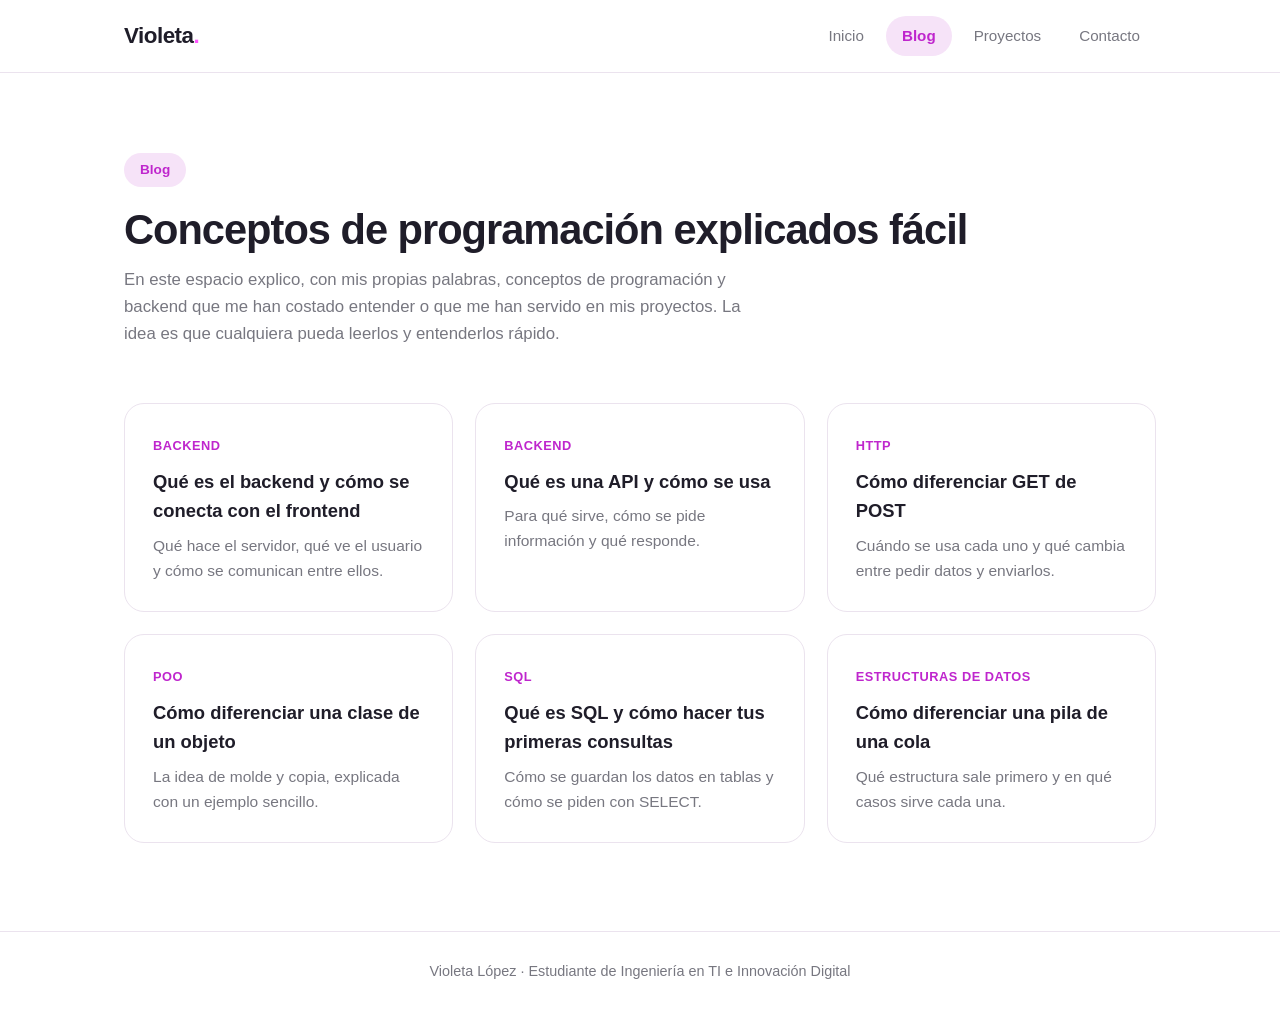
==== landing/blog.html @ 8c5e74d5 "Primer commit" ====
<!DOCTYPE html>
<html lang="es">
<head>
<meta charset="UTF-8">
<meta name="viewport" content="width=device-width, initial-scale=1.0">
<title>Blog | Violeta</title>
<link rel="stylesheet" href="/landing/styles/styles.css">
</head>
<body>
<header class="site-header">
  <div class="container nav">
    <a class="logo" href="index.html">Violeta<span>.</span></a>
    <nav class="menu">
      <a href="/index.html">Inicio</a>
      <a class="activo" href="/landing/blog.html">Blog</a>
      <a href="/landing/proyects.html">Proyectos</a>
      <a href="/landing/contact.html">Contacto</a>
    </nav>
  </div>
</header>

<main>
  <section class="container encabezado-pagina">
    <span class="etiqueta">Blog</span>
    <h1>Conceptos de programación explicados fácil</h1>
    <p>En este espacio explico, con mis propias palabras, conceptos de programación y backend que me han costado entender o que me han servido en mis proyectos. La idea es que cualquiera pueda leerlos y entenderlos rápido.</p>
  </section>

  <section class="container seccion-chica">
    <div class="grid grid-3">
      <article class="card">
        <span class="tipo">Backend</span>
        <h3>Qué es el backend y cómo se conecta con el frontend</h3>
        <p>Qué hace el servidor, qué ve el usuario y cómo se comunican entre ellos.</p>
      </article>
      <article class="card">
        <span class="tipo">Backend</span>
        <h3>Qué es una API y cómo se usa</h3>
        <p>Para qué sirve, cómo se pide información y qué responde.</p>
      </article>
      <article class="card">
        <span class="tipo">HTTP</span>
        <h3>Cómo diferenciar GET de POST</h3>
        <p>Cuándo se usa cada uno y qué cambia entre pedir datos y enviarlos.</p>
      </article>
      <article class="card">
        <span class="tipo">POO</span>
        <h3>Cómo diferenciar una clase de un objeto</h3>
        <p>La idea de molde y copia, explicada con un ejemplo sencillo.</p>
      </article>
      <article class="card">
        <span class="tipo">SQL</span>
        <h3>Qué es SQL y cómo hacer tus primeras consultas</h3>
        <p>Cómo se guardan los datos en tablas y cómo se piden con SELECT.</p>
      </article>
      <article class="card">
        <span class="tipo">Estructuras de datos</span>
        <h3>Cómo diferenciar una pila de una cola</h3>
        <p>Qué estructura sale primero y en qué casos sirve cada una.</p>
      </article>
    </div>
  </section>
</main>

<footer class="site-footer">
  <div class="container">
    <p>Violeta López · Estudiante de Ingeniería en TI e Innovación Digital</p>
  </div>
</footer>

<script src="script.js"></script>
</body>
</html>
---- landing/styles/styles.css ----
:root {
  --rosa: #FF55FF;
  --morado: #BF26CD;
  --gris-claro: #F2F2F5;
  --blanco: #FFFFFF;
  --texto: #1F1D29;
  --suave: #777780;
  --tinte: #FCF2FC;
  --tinte-fuerte: #F6E3F8;
  --borde: #EBE3EE;
}

* {
  box-sizing: border-box;
  margin: 0;
  padding: 0;
}

html {
  scroll-behavior: smooth;
  scroll-padding-top: 76px;
}

body {
  font-family: "Segoe UI", Roboto, "Helvetica Neue", Arial, sans-serif;
  background: #FFFFFF;
  color: var(--texto);
  line-height: 1.6;
}

a {
  color: inherit;
  text-decoration: none;
}

.container {
  max-width: 1080px;
  margin: 0 auto;
  padding: 0 24px;
}

.site-header {
  position: sticky;
  top: 0;
  z-index: 10;
  background: rgba(255, 255, 255, 0.95);
  border-bottom: 1px solid var(--borde);
  transition: box-shadow 0.2s;
}

.site-header.con-sombra {
  box-shadow: 0 4px 16px rgba(31, 29, 41, 0.06);
}

.nav {
  display: flex;
  align-items: center;
  justify-content: space-between;
  padding-top: 16px;
  padding-bottom: 16px;
  gap: 16px;
}

.logo {
  font-size: 1.4rem;
  font-weight: 800;
  letter-spacing: -0.5px;
}

.logo span {
  color: var(--rosa);
}

.menu {
  display: flex;
  gap: 6px;
  flex-wrap: wrap;
}

.menu a {
  padding: 8px 16px;
  border-radius: 999px;
  font-size: 0.95rem;
  color: var(--suave);
  transition: background 0.2s, color 0.2s;
}

.menu a:hover {
  background: var(--tinte);
  color: var(--morado);
}

.menu a.activo {
  background: var(--tinte-fuerte);
  color: var(--morado);
  font-weight: 600;
}

.hero {
  display: grid;
  grid-template-columns: 1.2fr 1fr;
  gap: 56px;
  align-items: center;
  padding-top: 88px;
  padding-bottom: 72px;
}

.etiqueta {
  display: inline-block;
  padding: 6px 16px;
  border-radius: 999px;
  background: var(--tinte-fuerte);
  color: var(--morado);
  font-size: 0.85rem;
  font-weight: 600;
  margin-bottom: 20px;
}

h1 {
  font-size: 3.2rem;
  line-height: 1.1;
  letter-spacing: -1px;
  margin-bottom: 14px;
}

.destacado {
  font-size: 1.45rem;
  font-weight: 600;
  color: var(--morado);
  line-height: 1.35;
  margin-bottom: 18px;
}

.descripcion {
  color: var(--suave);
  font-size: 1.05rem;
  max-width: 520px;
  margin-bottom: 32px;
}

.botones {
  display: flex;
  gap: 14px;
  flex-wrap: wrap;
}

.btn {
  display: inline-block;
  padding: 13px 28px;
  border-radius: 999px;
  font-weight: 600;
  font-size: 0.95rem;
  transition: transform 0.2s, background 0.2s;
}

.btn:hover {
  transform: translateY(-2px);
}

.btn-principal {
  background: var(--morado);
  color: var(--blanco);
}

.btn-principal:hover {
  background: var(--rosa);
}

.btn-secundario {
  border: 1.5px solid var(--morado);
  color: var(--morado);
}

.btn-secundario:hover {
  background: var(--tinte);
}

.hero-visual {
  position: relative;
  display: flex;
  justify-content: center;
}

.hero-visual::before {
  content: "";
  position: absolute;
  width: 160px;
  height: 160px;
  border-radius: 50%;
  background: var(--tinte-fuerte);
  top: -24px;
  right: 8px;
}

.snippet {
  position: relative;
  width: 100%;
  max-width: 340px;
  background: var(--blanco);
  border: 1px solid var(--borde);
  border-radius: 20px;
  box-shadow: 0 8px 24px rgba(31, 29, 41, 0.06);
  overflow: hidden;
}

.snippet-archivo {
  padding: 10px 20px;
  background: var(--gris-claro);
  color: var(--suave);
  font-family: "Consolas", "Courier New", monospace;
  font-size: 0.78rem;
}

.snippet pre {
  padding: 20px;
  font-family: "Consolas", "Courier New", monospace;
  font-size: 0.82rem;
  line-height: 1.7;
  color: var(--texto);
  white-space: pre-wrap;
}

.seccion {
  padding-top: 48px;
  padding-bottom: 48px;
}

.seccion-chica {
  padding-top: 8px;
  padding-bottom: 88px;
}

.titulo {
  font-size: 1.7rem;
  letter-spacing: -0.5px;
  margin-bottom: 28px;
  display: inline-block;
}

.titulo::after {
  content: "";
  display: block;
  width: 48%;
  height: 4px;
  border-radius: 4px;
  background: var(--rosa);
  margin-top: 8px;
}

.titulo-corto {
  margin-bottom: 12px;
}

.intro {
  color: var(--suave);
  max-width: 640px;
  margin-bottom: 28px;
}

.grid {
  display: grid;
  gap: 22px;
}

.grid-3 {
  grid-template-columns: repeat(3, 1fr);
}

.grid-2 {
  grid-template-columns: repeat(2, 1fr);
}

.card {
  display: block;
  background: var(--blanco);
  border: 1px solid var(--borde);
  border-radius: 20px;
  padding: 28px;
  transition: transform 0.25s, box-shadow 0.25s, border-color 0.25s;
}

.card:hover {
  transform: translateY(-4px);
  border-color: var(--rosa);
  box-shadow: 0 12px 28px rgba(191, 38, 205, 0.1);
}

.card h3 {
  font-size: 1.15rem;
  margin-bottom: 8px;
}

.card p {
  color: var(--suave);
  font-size: 0.97rem;
}

.numero {
  display: inline-flex;
  align-items: center;
  justify-content: center;
  width: 38px;
  height: 38px;
  border-radius: 50%;
  background: var(--tinte-fuerte);
  color: var(--morado);
  font-weight: 700;
  margin-bottom: 16px;
}

.banda {
  background: var(--tinte);
  border-radius: 28px;
  padding: 48px;
}

.banda p {
  max-width: 640px;
  color: var(--suave);
  font-size: 1.05rem;
  margin-bottom: 26px;
}

.pasos {
  display: flex;
  flex-wrap: wrap;
  gap: 10px;
}

.pasos span {
  background: var(--blanco);
  border: 1px solid var(--tinte-fuerte);
  color: var(--morado);
  padding: 8px 18px;
  border-radius: 999px;
  font-weight: 600;
  font-size: 0.9rem;
}

.chips {
  display: flex;
  flex-wrap: wrap;
  gap: 12px;
}

.chips span {
  background: var(--gris-claro);
  padding: 10px 20px;
  border-radius: 999px;
  font-size: 0.95rem;
  transition: background 0.2s, color 0.2s;
}

.chips span:hover {
  background: var(--tinte-fuerte);
  color: var(--morado);
}

.chips-chicos {
  margin-top: 20px;
  gap: 8px;
}

.chips-chicos span {
  padding: 5px 14px;
  font-size: 0.82rem;
  background: var(--tinte);
  color: var(--morado);
}

.encabezado-pagina {
  padding-top: 80px;
  padding-bottom: 48px;
}

.encabezado-pagina h1 {
  font-size: 2.6rem;
}

.encabezado-pagina p {
  max-width: 640px;
  color: var(--suave);
  font-size: 1.05rem;
}

.tipo {
  display: inline-block;
  font-size: 0.8rem;
  font-weight: 700;
  letter-spacing: 0.5px;
  text-transform: uppercase;
  color: var(--morado);
  margin-bottom: 10px;
}

.proyecto h3 {
  font-size: 1.35rem;
}

.enlace-card h3 {
  font-size: 1rem;
  word-break: break-word;
}

.cierre {
  margin-top: 40px;
  padding: 24px 28px;
  border-left: 4px solid var(--rosa);
  background: var(--tinte);
  border-radius: 0 16px 16px 0;
  color: var(--texto);
  max-width: 640px;
}

.site-footer {
  border-top: 1px solid var(--borde);
  padding: 28px 0;
  text-align: center;
  color: var(--suave);
  font-size: 0.9rem;
}

@media (max-width: 860px) {
  .hero {
    grid-template-columns: 1fr;
    padding-top: 56px;
    gap: 48px;
  }

  .grid-3,
  .grid-2 {
    grid-template-columns: 1fr;
  }

  h1 {
    font-size: 2.5rem;
  }

  .banda {
    padding: 32px 24px;
  }
}

@media (max-width: 560px) {
  .nav {
    flex-direction: column;
    gap: 10px;
  }

  .menu {
    justify-content: center;
  }

  .encabezado-pagina h1 {
    font-size: 2.1rem;
  }

  html {
    scroll-padding-top: 130px;
  }
}
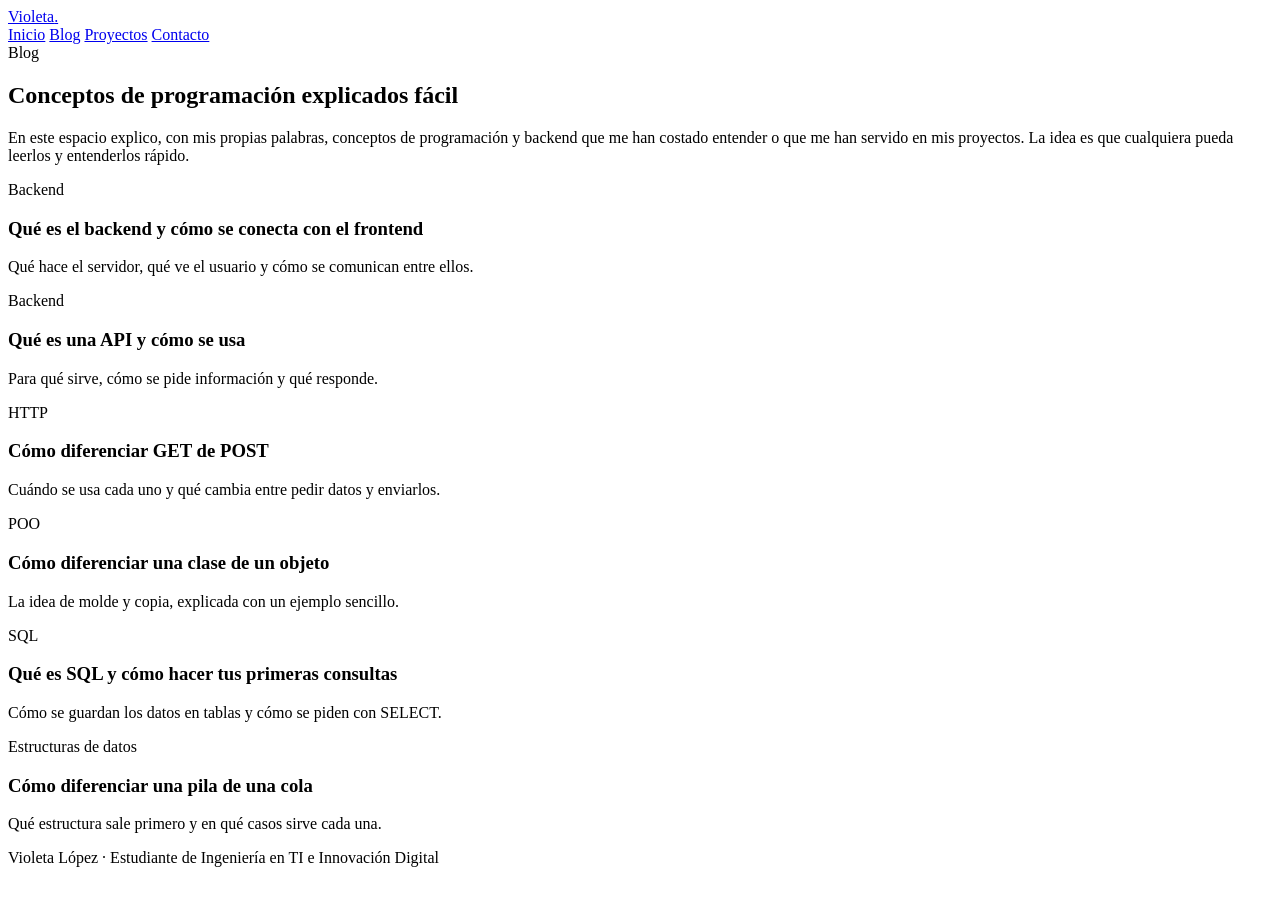
==== commit 37a2141d: "Fix stylesheet and link paths in blog.html" ====
--- a/landing/blog.html
+++ b/landing/blog.html
@@ -4,17 +4,17 @@
 <meta charset="UTF-8">
 <meta name="viewport" content="width=device-width, initial-scale=1.0">
 <title>Blog | Violeta</title>
-<link rel="stylesheet" href="/landing/styles/styles.css">
+<link rel="stylesheet" href="landing/styles/styles.css">
 </head>
 <body>
 <header class="site-header">
   <div class="container nav">
     <a class="logo" href="index.html">Violeta<span>.</span></a>
     <nav class="menu">
-      <a href="/index.html">Inicio</a>
+      <a href="index.html">Inicio</a>
       <a class="activo" href="/landing/blog.html">Blog</a>
-      <a href="/landing/proyects.html">Proyectos</a>
-      <a href="/landing/contact.html">Contacto</a>
+      <a href="landing/proyects.html">Proyectos</a>
+      <a href="landing/contact.html">Contacto</a>
     </nav>
   </div>
 </header>
@@ -70,4 +70,4 @@
 
 <script src="script.js"></script>
 </body>
-</html>+</html>
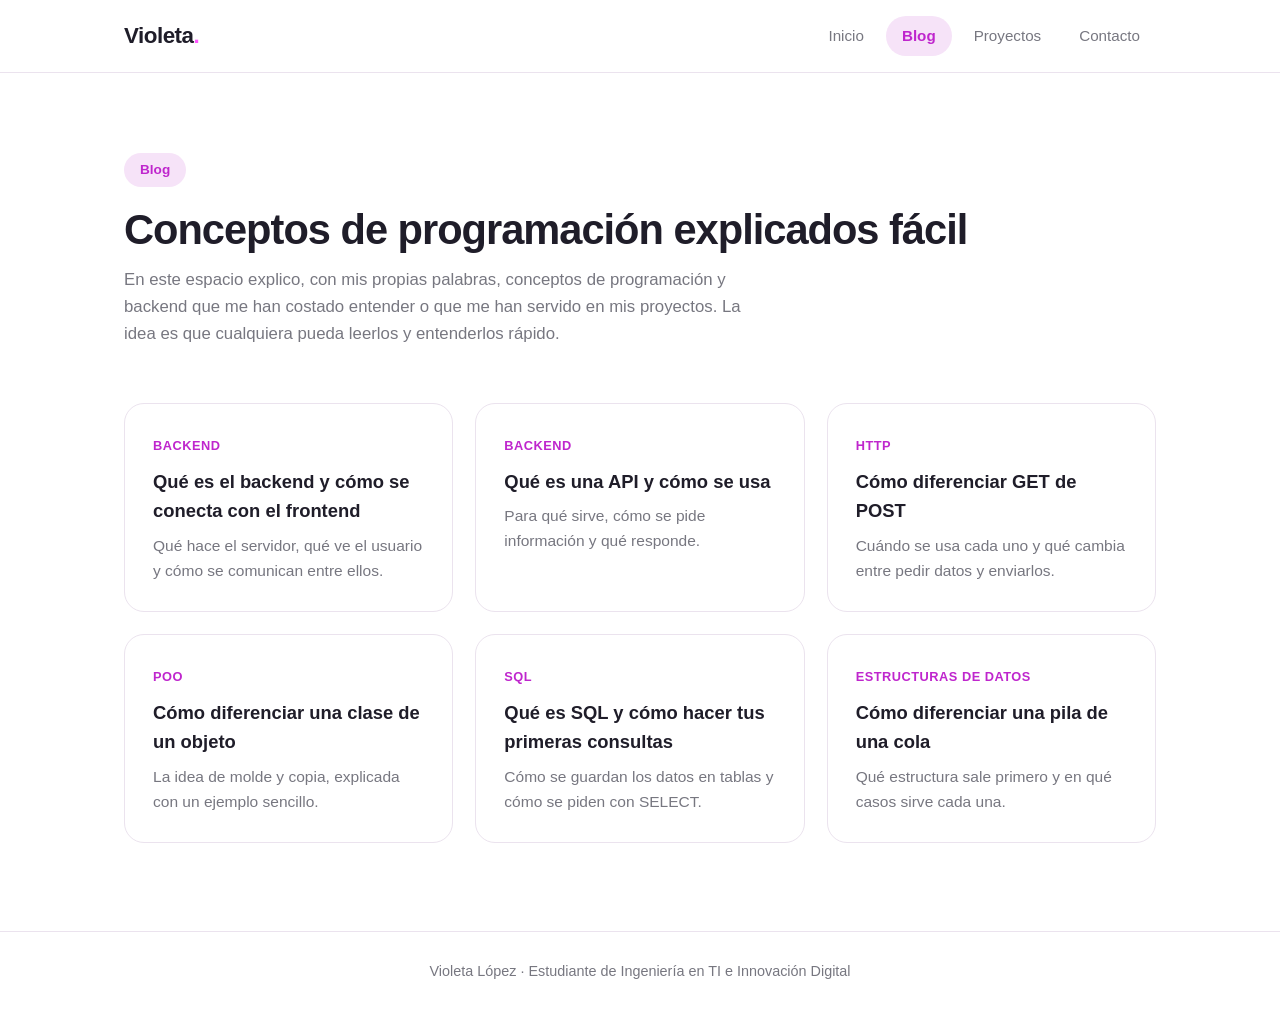
==== commit 6fe2cf7c: "Fix stylesheet link path in blog.html" ====
--- a/landing/blog.html
+++ b/landing/blog.html
@@ -4,7 +4,7 @@
 <meta charset="UTF-8">
 <meta name="viewport" content="width=device-width, initial-scale=1.0">
 <title>Blog | Violeta</title>
-<link rel="stylesheet" href="landing/styles/styles.css">
+<link rel="stylesheet" href="styles/styles.css">
 </head>
 <body>
 <header class="site-header">
--- a/landing/styles/styles.css
+++ b/landing/styles/styles.css
@@ -0,0 +1,461 @@
+:root {
+  --rosa: #FF55FF;
+  --morado: #BF26CD;
+  --gris-claro: #F2F2F5;
+  --blanco: #FFFFFF;
+  --texto: #1F1D29;
+  --suave: #777780;
+  --tinte: #FCF2FC;
+  --tinte-fuerte: #F6E3F8;
+  --borde: #EBE3EE;
+}
+
+* {
+  box-sizing: border-box;
+  margin: 0;
+  padding: 0;
+}
+
+html {
+  scroll-behavior: smooth;
+  scroll-padding-top: 76px;
+}
+
+body {
+  font-family: "Segoe UI", Roboto, "Helvetica Neue", Arial, sans-serif;
+  background: #FFFFFF;
+  color: var(--texto);
+  line-height: 1.6;
+}
+
+a {
+  color: inherit;
+  text-decoration: none;
+}
+
+.container {
+  max-width: 1080px;
+  margin: 0 auto;
+  padding: 0 24px;
+}
+
+.site-header {
+  position: sticky;
+  top: 0;
+  z-index: 10;
+  background: rgba(255, 255, 255, 0.95);
+  border-bottom: 1px solid var(--borde);
+  transition: box-shadow 0.2s;
+}
+
+.site-header.con-sombra {
+  box-shadow: 0 4px 16px rgba(31, 29, 41, 0.06);
+}
+
+.nav {
+  display: flex;
+  align-items: center;
+  justify-content: space-between;
+  padding-top: 16px;
+  padding-bottom: 16px;
+  gap: 16px;
+}
+
+.logo {
+  font-size: 1.4rem;
+  font-weight: 800;
+  letter-spacing: -0.5px;
+}
+
+.logo span {
+  color: var(--rosa);
+}
+
+.menu {
+  display: flex;
+  gap: 6px;
+  flex-wrap: wrap;
+}
+
+.menu a {
+  padding: 8px 16px;
+  border-radius: 999px;
+  font-size: 0.95rem;
+  color: var(--suave);
+  transition: background 0.2s, color 0.2s;
+}
+
+.menu a:hover {
+  background: var(--tinte);
+  color: var(--morado);
+}
+
+.menu a.activo {
+  background: var(--tinte-fuerte);
+  color: var(--morado);
+  font-weight: 600;
+}
+
+.hero {
+  display: grid;
+  grid-template-columns: 1.2fr 1fr;
+  gap: 56px;
+  align-items: center;
+  padding-top: 88px;
+  padding-bottom: 72px;
+}
+
+.etiqueta {
+  display: inline-block;
+  padding: 6px 16px;
+  border-radius: 999px;
+  background: var(--tinte-fuerte);
+  color: var(--morado);
+  font-size: 0.85rem;
+  font-weight: 600;
+  margin-bottom: 20px;
+}
+
+h1 {
+  font-size: 3.2rem;
+  line-height: 1.1;
+  letter-spacing: -1px;
+  margin-bottom: 14px;
+}
+
+.destacado {
+  font-size: 1.45rem;
+  font-weight: 600;
+  color: var(--morado);
+  line-height: 1.35;
+  margin-bottom: 18px;
+}
+
+.descripcion {
+  color: var(--suave);
+  font-size: 1.05rem;
+  max-width: 520px;
+  margin-bottom: 32px;
+}
+
+.botones {
+  display: flex;
+  gap: 14px;
+  flex-wrap: wrap;
+}
+
+.btn {
+  display: inline-block;
+  padding: 13px 28px;
+  border-radius: 999px;
+  font-weight: 600;
+  font-size: 0.95rem;
+  transition: transform 0.2s, background 0.2s;
+}
+
+.btn:hover {
+  transform: translateY(-2px);
+}
+
+.btn-principal {
+  background: var(--morado);
+  color: var(--blanco);
+}
+
+.btn-principal:hover {
+  background: var(--rosa);
+}
+
+.btn-secundario {
+  border: 1.5px solid var(--morado);
+  color: var(--morado);
+}
+
+.btn-secundario:hover {
+  background: var(--tinte);
+}
+
+.hero-visual {
+  position: relative;
+  display: flex;
+  justify-content: center;
+}
+
+.hero-visual::before {
+  content: "";
+  position: absolute;
+  width: 160px;
+  height: 160px;
+  border-radius: 50%;
+  background: var(--tinte-fuerte);
+  top: -24px;
+  right: 8px;
+}
+
+.snippet {
+  position: relative;
+  width: 100%;
+  max-width: 340px;
+  background: var(--blanco);
+  border: 1px solid var(--borde);
+  border-radius: 20px;
+  box-shadow: 0 8px 24px rgba(31, 29, 41, 0.06);
+  overflow: hidden;
+}
+
+.snippet-archivo {
+  padding: 10px 20px;
+  background: var(--gris-claro);
+  color: var(--suave);
+  font-family: "Consolas", "Courier New", monospace;
+  font-size: 0.78rem;
+}
+
+.snippet pre {
+  padding: 20px;
+  font-family: "Consolas", "Courier New", monospace;
+  font-size: 0.82rem;
+  line-height: 1.7;
+  color: var(--texto);
+  white-space: pre-wrap;
+}
+
+.seccion {
+  padding-top: 48px;
+  padding-bottom: 48px;
+}
+
+.seccion-chica {
+  padding-top: 8px;
+  padding-bottom: 88px;
+}
+
+.titulo {
+  font-size: 1.7rem;
+  letter-spacing: -0.5px;
+  margin-bottom: 28px;
+  display: inline-block;
+}
+
+.titulo::after {
+  content: "";
+  display: block;
+  width: 48%;
+  height: 4px;
+  border-radius: 4px;
+  background: var(--rosa);
+  margin-top: 8px;
+}
+
+.titulo-corto {
+  margin-bottom: 12px;
+}
+
+.intro {
+  color: var(--suave);
+  max-width: 640px;
+  margin-bottom: 28px;
+}
+
+.grid {
+  display: grid;
+  gap: 22px;
+}
+
+.grid-3 {
+  grid-template-columns: repeat(3, 1fr);
+}
+
+.grid-2 {
+  grid-template-columns: repeat(2, 1fr);
+}
+
+.card {
+  display: block;
+  background: var(--blanco);
+  border: 1px solid var(--borde);
+  border-radius: 20px;
+  padding: 28px;
+  transition: transform 0.25s, box-shadow 0.25s, border-color 0.25s;
+}
+
+.card:hover {
+  transform: translateY(-4px);
+  border-color: var(--rosa);
+  box-shadow: 0 12px 28px rgba(191, 38, 205, 0.1);
+}
+
+.card h3 {
+  font-size: 1.15rem;
+  margin-bottom: 8px;
+}
+
+.card p {
+  color: var(--suave);
+  font-size: 0.97rem;
+}
+
+.numero {
+  display: inline-flex;
+  align-items: center;
+  justify-content: center;
+  width: 38px;
+  height: 38px;
+  border-radius: 50%;
+  background: var(--tinte-fuerte);
+  color: var(--morado);
+  font-weight: 700;
+  margin-bottom: 16px;
+}
+
+.banda {
+  background: var(--tinte);
+  border-radius: 28px;
+  padding: 48px;
+}
+
+.banda p {
+  max-width: 640px;
+  color: var(--suave);
+  font-size: 1.05rem;
+  margin-bottom: 26px;
+}
+
+.pasos {
+  display: flex;
+  flex-wrap: wrap;
+  gap: 10px;
+}
+
+.pasos span {
+  background: var(--blanco);
+  border: 1px solid var(--tinte-fuerte);
+  color: var(--morado);
+  padding: 8px 18px;
+  border-radius: 999px;
+  font-weight: 600;
+  font-size: 0.9rem;
+}
+
+.chips {
+  display: flex;
+  flex-wrap: wrap;
+  gap: 12px;
+}
+
+.chips span {
+  background: var(--gris-claro);
+  padding: 10px 20px;
+  border-radius: 999px;
+  font-size: 0.95rem;
+  transition: background 0.2s, color 0.2s;
+}
+
+.chips span:hover {
+  background: var(--tinte-fuerte);
+  color: var(--morado);
+}
+
+.chips-chicos {
+  margin-top: 20px;
+  gap: 8px;
+}
+
+.chips-chicos span {
+  padding: 5px 14px;
+  font-size: 0.82rem;
+  background: var(--tinte);
+  color: var(--morado);
+}
+
+.encabezado-pagina {
+  padding-top: 80px;
+  padding-bottom: 48px;
+}
+
+.encabezado-pagina h1 {
+  font-size: 2.6rem;
+}
+
+.encabezado-pagina p {
+  max-width: 640px;
+  color: var(--suave);
+  font-size: 1.05rem;
+}
+
+.tipo {
+  display: inline-block;
+  font-size: 0.8rem;
+  font-weight: 700;
+  letter-spacing: 0.5px;
+  text-transform: uppercase;
+  color: var(--morado);
+  margin-bottom: 10px;
+}
+
+.proyecto h3 {
+  font-size: 1.35rem;
+}
+
+.enlace-card h3 {
+  font-size: 1rem;
+  word-break: break-word;
+}
+
+.cierre {
+  margin-top: 40px;
+  padding: 24px 28px;
+  border-left: 4px solid var(--rosa);
+  background: var(--tinte);
+  border-radius: 0 16px 16px 0;
+  color: var(--texto);
+  max-width: 640px;
+}
+
+.site-footer {
+  border-top: 1px solid var(--borde);
+  padding: 28px 0;
+  text-align: center;
+  color: var(--suave);
+  font-size: 0.9rem;
+}
+
+@media (max-width: 860px) {
+  .hero {
+    grid-template-columns: 1fr;
+    padding-top: 56px;
+    gap: 48px;
+  }
+
+  .grid-3,
+  .grid-2 {
+    grid-template-columns: 1fr;
+  }
+
+  h1 {
+    font-size: 2.5rem;
+  }
+
+  .banda {
+    padding: 32px 24px;
+  }
+}
+
+@media (max-width: 560px) {
+  .nav {
+    flex-direction: column;
+    gap: 10px;
+  }
+
+  .menu {
+    justify-content: center;
+  }
+
+  .encabezado-pagina h1 {
+    font-size: 2.1rem;
+  }
+
+  html {
+    scroll-padding-top: 130px;
+  }
+}
